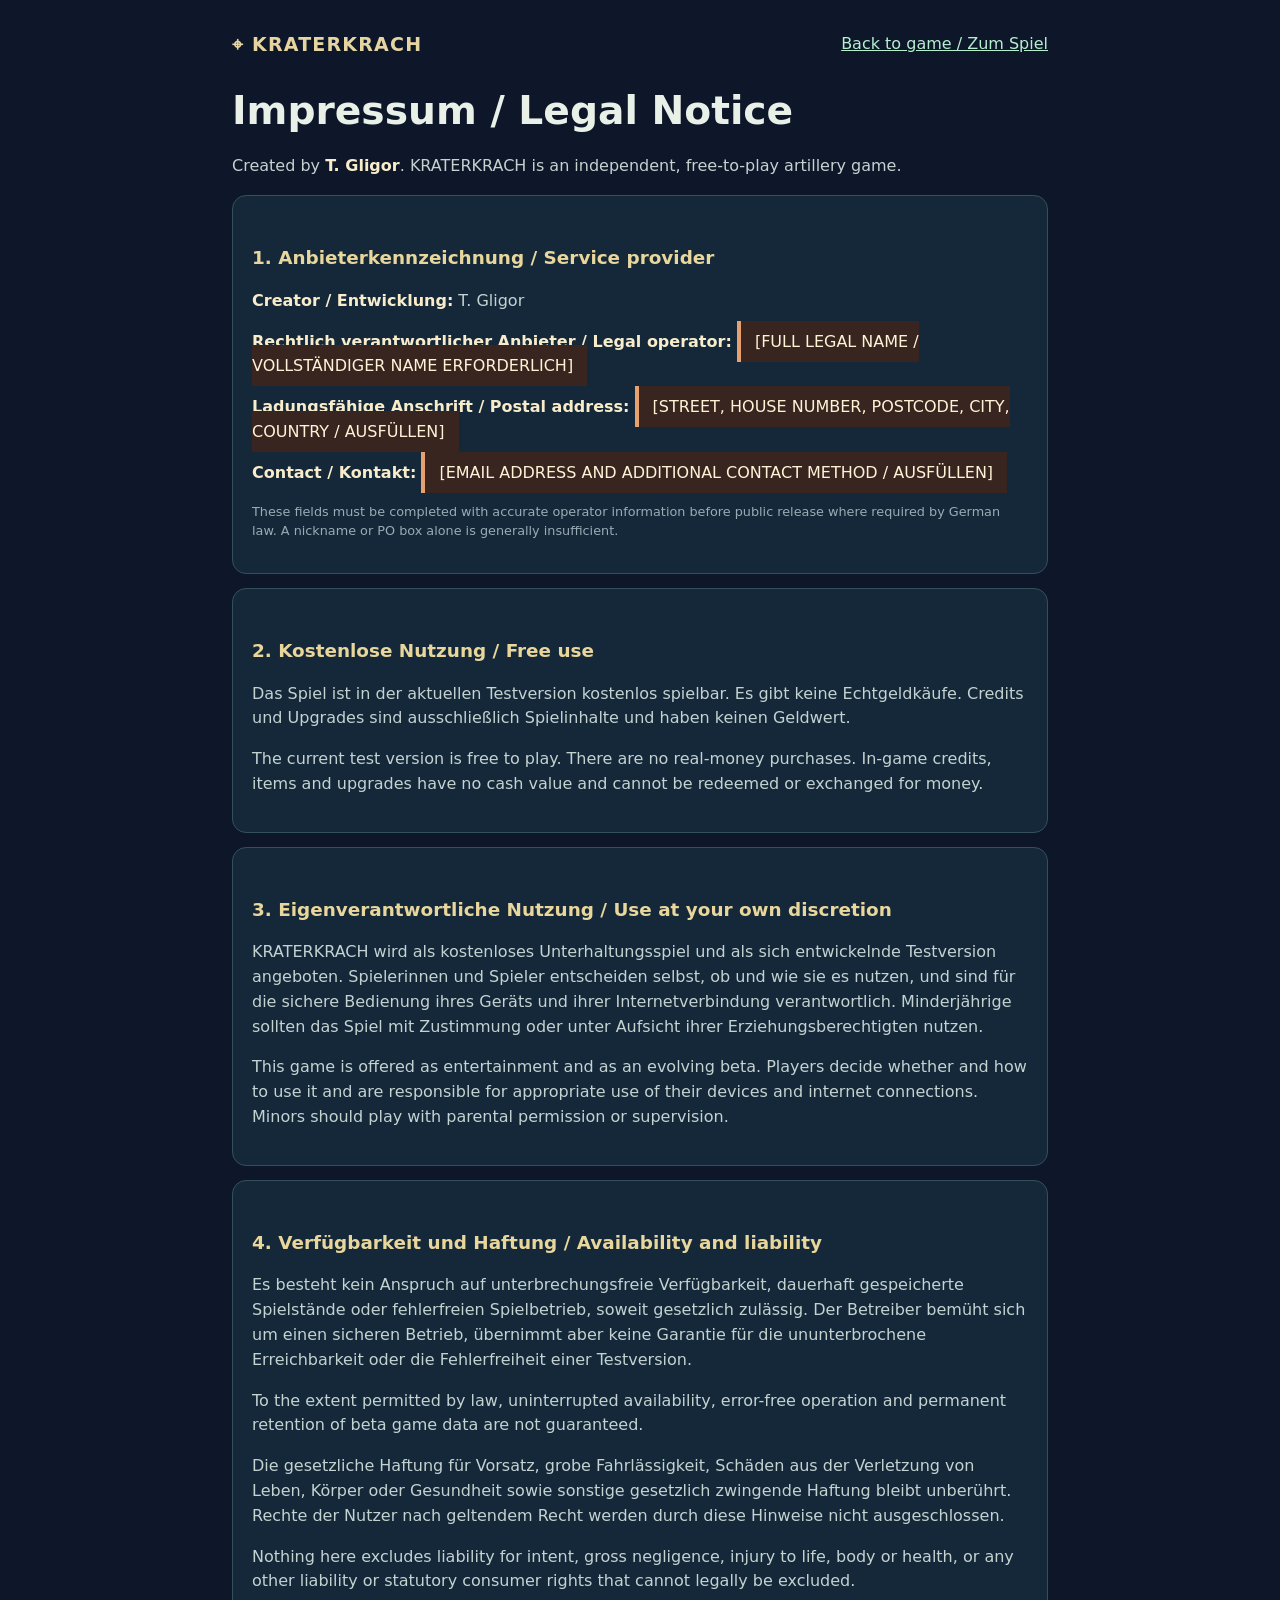
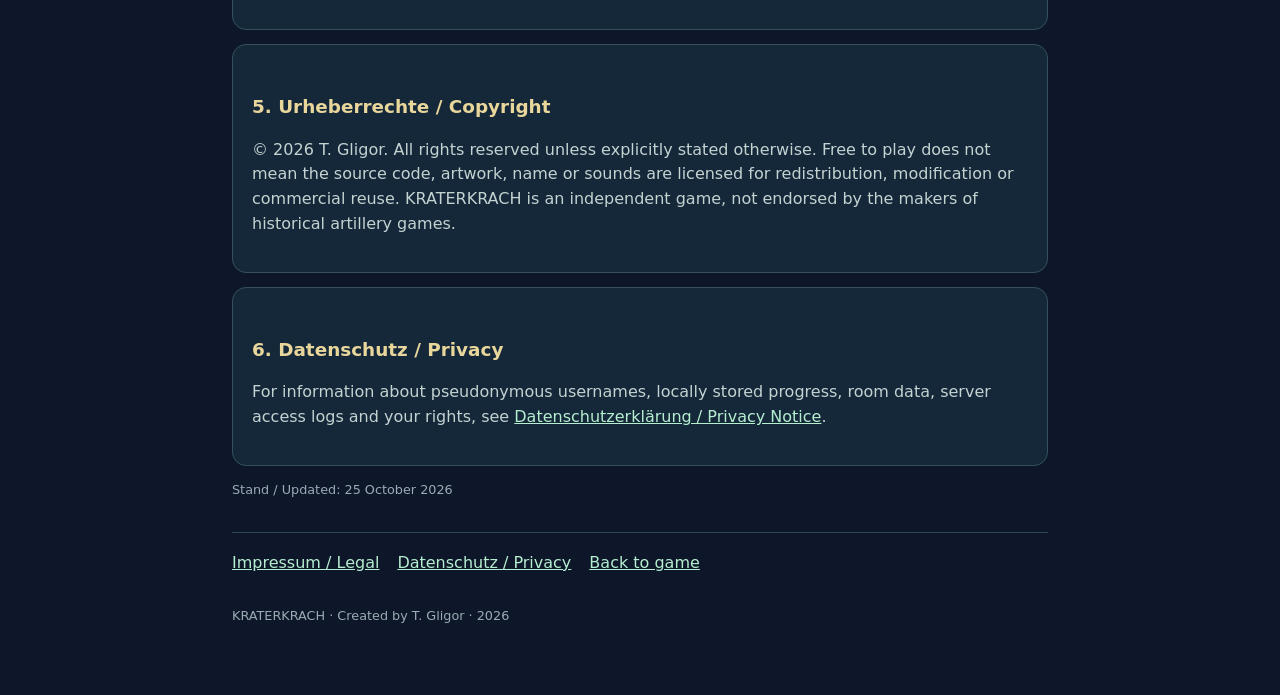
==== web/legal.html @ d480fa5a "Add files via upload" ====
<!doctype html><html lang="de"><head><meta charset="utf-8"><meta name="viewport" content="width=device-width,initial-scale=1"><meta name="theme-color" content="#0d1729"><title>Impressum & Legal Notice | KRATERKRACH</title><style>
:root{color-scheme:dark}*{box-sizing:border-box}body{margin:0;background:#0d1729;color:#e8f0e7;font:16px/1.55 system-ui,-apple-system,Segoe UI,Arial,sans-serif}main{max-width:860px;margin:auto;padding:20px 22px 56px}a{color:#b6eed0}header{display:flex;align-items:center;justify-content:space-between;gap:16px;padding:10px 0 28px}.brand{font-size:19px;font-weight:900;letter-spacing:1.2px;color:#e7d5a1}h1{font-size:clamp(1.6rem,5vw,2.45rem);line-height:1.2;margin:0 0 20px}h2{font-size:1.15rem;margin-top:29px;color:#e9d69b}p,li{color:#c4d2d0}.card{background:#14283a;border:1px solid #34505e;border-radius:14px;padding:19px;margin:14px 0}.field{background:#38251f;border-left:4px solid #e6a16f;padding:11px 14px;color:#fff3d6}.meta{font-size:.8rem;color:#9aabb4}.links{display:flex;gap:18px;flex-wrap:wrap;padding:18px 0;border-top:1px solid #2c4857;margin-top:32px}strong{color:#f9eccb}small{font-size:12px}@media(max-width:550px){main{padding:14px 14px 50px}.card{padding:14px}}
</style></head><body><main><header><div class="brand">⌖ KRATERKRACH</div><a href="index.html">Back to game / Zum Spiel</a></header><h1>Impressum / Legal Notice</h1>
<p>Created by <strong>T. Gligor</strong>. KRATERKRACH is an independent, free-to-play artillery game.</p>
<section class="card"><h2>1. Anbieterkennzeichnung / Service provider</h2>
<p><strong>Creator / Entwicklung:</strong> T. Gligor</p>
<p><strong>Rechtlich verantwortlicher Anbieter / Legal operator:</strong> <span class="field">[FULL LEGAL NAME / VOLLSTÄNDIGER NAME ERFORDERLICH]</span></p>
<p><strong>Ladungsfähige Anschrift / Postal address:</strong> <span class="field">[STREET, HOUSE NUMBER, POSTCODE, CITY, COUNTRY / AUSFÜLLEN]</span></p>
<p><strong>Contact / Kontakt:</strong> <span class="field">[EMAIL ADDRESS AND ADDITIONAL CONTACT METHOD / AUSFÜLLEN]</span></p>
<p class="meta">These fields must be completed with accurate operator information before public release where required by German law. A nickname or PO box alone is generally insufficient.</p></section>
<section class="card"><h2>2. Kostenlose Nutzung / Free use</h2>
<p>Das Spiel ist in der aktuellen Testversion kostenlos spielbar. Es gibt keine Echtgeldkäufe. Credits und Upgrades sind ausschließlich Spielinhalte und haben keinen Geldwert.</p>
<p>The current test version is free to play. There are no real-money purchases. In-game credits, items and upgrades have no cash value and cannot be redeemed or exchanged for money.</p></section>
<section class="card"><h2>3. Eigenverantwortliche Nutzung / Use at your own discretion</h2>
<p>KRATERKRACH wird als kostenloses Unterhaltungsspiel und als sich entwickelnde Testversion angeboten. Spielerinnen und Spieler entscheiden selbst, ob und wie sie es nutzen, und sind für die sichere Bedienung ihres Geräts und ihrer Internetverbindung verantwortlich. Minderjährige sollten das Spiel mit Zustimmung oder unter Aufsicht ihrer Erziehungsberechtigten nutzen.</p>
<p>This game is offered as entertainment and as an evolving beta. Players decide whether and how to use it and are responsible for appropriate use of their devices and internet connections. Minors should play with parental permission or supervision.</p></section>
<section class="card"><h2>4. Verfügbarkeit und Haftung / Availability and liability</h2>
<p>Es besteht kein Anspruch auf unterbrechungsfreie Verfügbarkeit, dauerhaft gespeicherte Spielstände oder fehlerfreien Spielbetrieb, soweit gesetzlich zulässig. Der Betreiber bemüht sich um einen sicheren Betrieb, übernimmt aber keine Garantie für die ununterbrochene Erreichbarkeit oder die Fehlerfreiheit einer Testversion.</p>
<p>To the extent permitted by law, uninterrupted availability, error-free operation and permanent retention of beta game data are not guaranteed.</p>
<p>Die gesetzliche Haftung für Vorsatz, grobe Fahrlässigkeit, Schäden aus der Verletzung von Leben, Körper oder Gesundheit sowie sonstige gesetzlich zwingende Haftung bleibt unberührt. Rechte der Nutzer nach geltendem Recht werden durch diese Hinweise nicht ausgeschlossen.</p>
<p>Nothing here excludes liability for intent, gross negligence, injury to life, body or health, or any other liability or statutory consumer rights that cannot legally be excluded.</p></section>
<section class="card"><h2>5. Urheberrechte / Copyright</h2>
<p>© 2026 T. Gligor. All rights reserved unless explicitly stated otherwise. Free to play does not mean the source code, artwork, name or sounds are licensed for redistribution, modification or commercial reuse. KRATERKRACH is an independent game, not endorsed by the makers of historical artillery games.</p></section>
<section class="card"><h2>6. Datenschutz / Privacy</h2>
<p>For information about pseudonymous usernames, locally stored progress, room data, server access logs and your rights, see <a href="privacy.html">Datenschutzerklärung / Privacy Notice</a>.</p></section>
<p class="meta">Stand / Updated: 25 October 2026</p><nav class="links"><a href="legal.html">Impressum / Legal</a><a href="privacy.html">Datenschutz / Privacy</a><a href="index.html">Back to game</a></nav><p class="meta">KRATERKRACH · Created by T. Gligor · 2026</p></main></body></html>
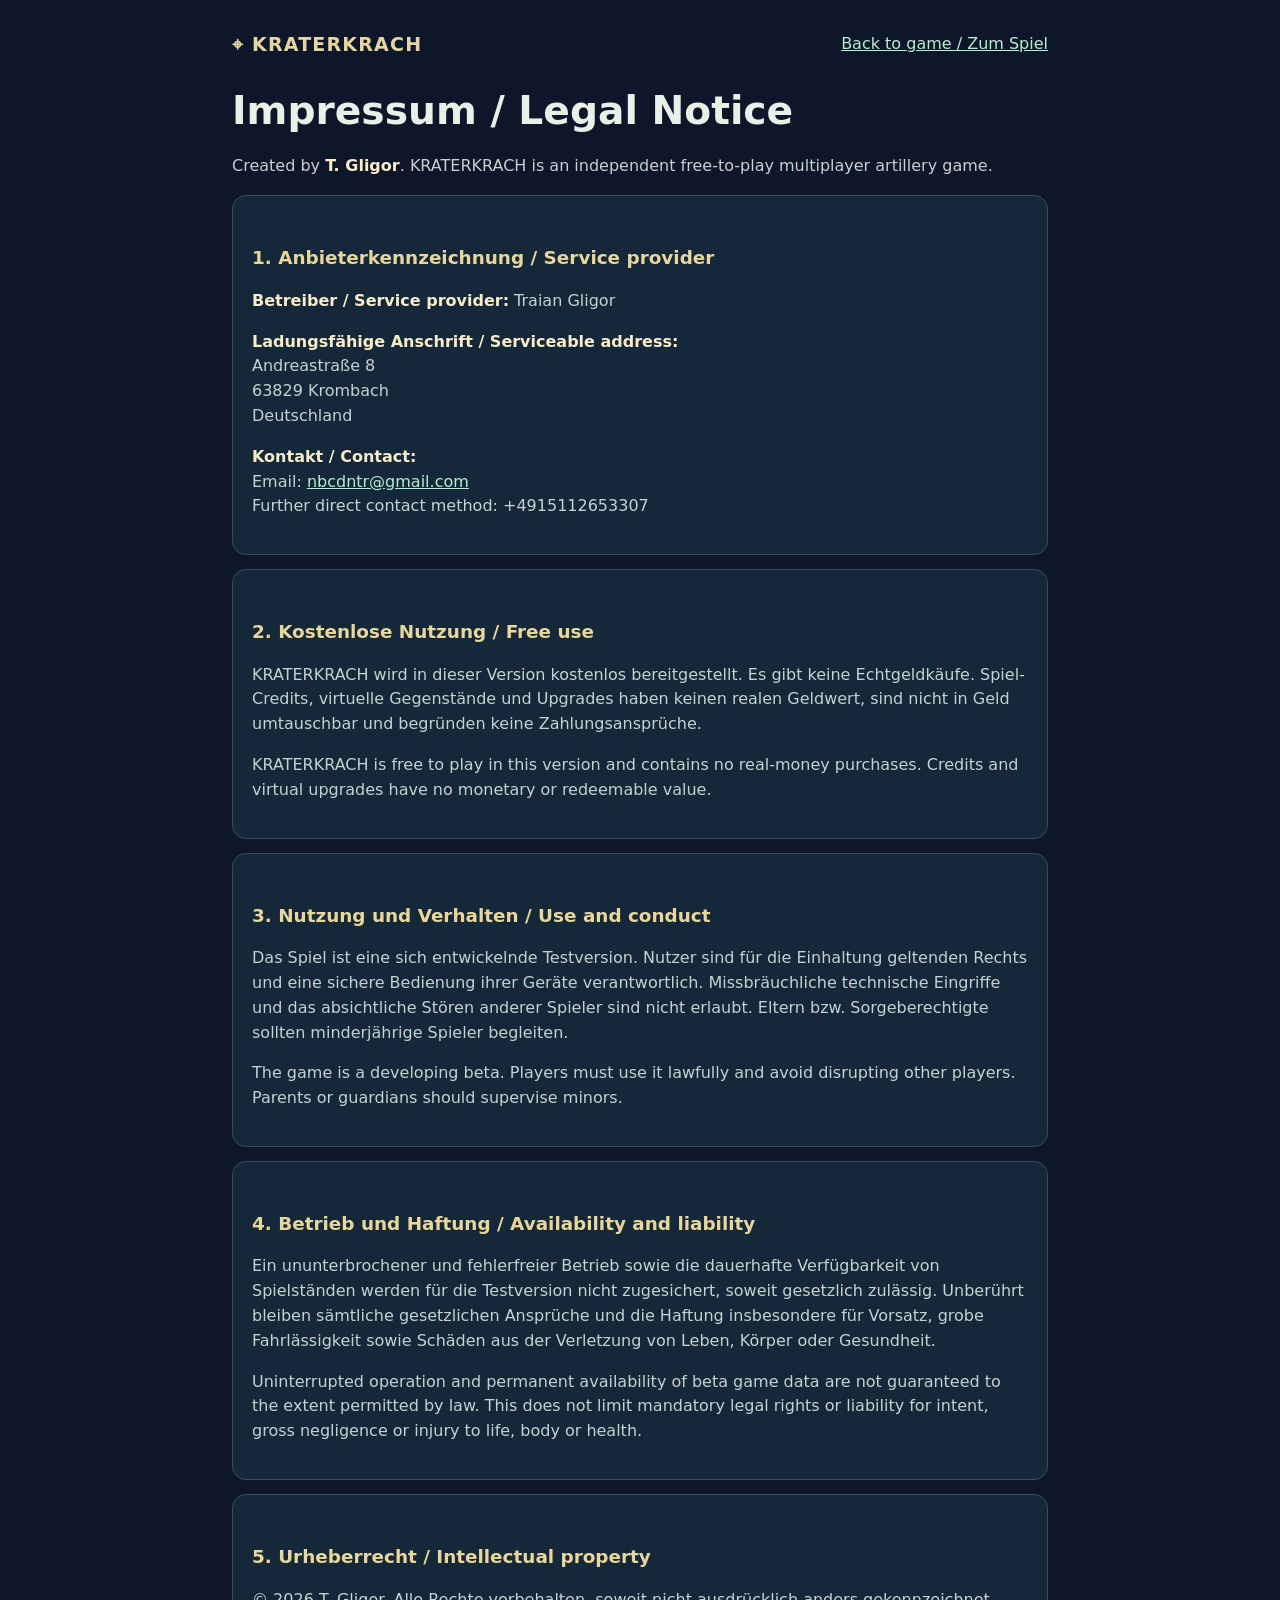
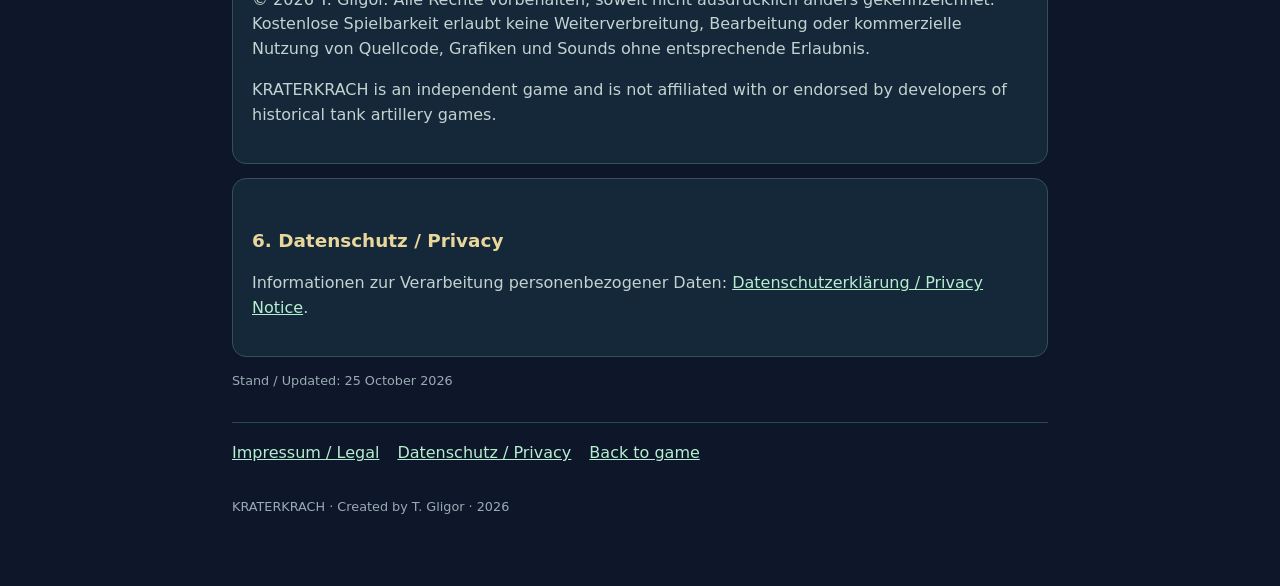
==== commit e6a89d9a: "Add files via upload" ====
--- a/web/legal.html
+++ b/web/legal.html
@@ -1,26 +1,8 @@
-<!doctype html><html lang="de"><head><meta charset="utf-8"><meta name="viewport" content="width=device-width,initial-scale=1"><meta name="theme-color" content="#0d1729"><title>Impressum & Legal Notice | KRATERKRACH</title><style>
-:root{color-scheme:dark}*{box-sizing:border-box}body{margin:0;background:#0d1729;color:#e8f0e7;font:16px/1.55 system-ui,-apple-system,Segoe UI,Arial,sans-serif}main{max-width:860px;margin:auto;padding:20px 22px 56px}a{color:#b6eed0}header{display:flex;align-items:center;justify-content:space-between;gap:16px;padding:10px 0 28px}.brand{font-size:19px;font-weight:900;letter-spacing:1.2px;color:#e7d5a1}h1{font-size:clamp(1.6rem,5vw,2.45rem);line-height:1.2;margin:0 0 20px}h2{font-size:1.15rem;margin-top:29px;color:#e9d69b}p,li{color:#c4d2d0}.card{background:#14283a;border:1px solid #34505e;border-radius:14px;padding:19px;margin:14px 0}.field{background:#38251f;border-left:4px solid #e6a16f;padding:11px 14px;color:#fff3d6}.meta{font-size:.8rem;color:#9aabb4}.links{display:flex;gap:18px;flex-wrap:wrap;padding:18px 0;border-top:1px solid #2c4857;margin-top:32px}strong{color:#f9eccb}small{font-size:12px}@media(max-width:550px){main{padding:14px 14px 50px}.card{padding:14px}}
-</style></head><body><main><header><div class="brand">⌖ KRATERKRACH</div><a href="index.html">Back to game / Zum Spiel</a></header><h1>Impressum / Legal Notice</h1>
-<p>Created by <strong>T. Gligor</strong>. KRATERKRACH is an independent, free-to-play artillery game.</p>
-<section class="card"><h2>1. Anbieterkennzeichnung / Service provider</h2>
-<p><strong>Creator / Entwicklung:</strong> T. Gligor</p>
-<p><strong>Rechtlich verantwortlicher Anbieter / Legal operator:</strong> <span class="field">[FULL LEGAL NAME / VOLLSTÄNDIGER NAME ERFORDERLICH]</span></p>
-<p><strong>Ladungsfähige Anschrift / Postal address:</strong> <span class="field">[STREET, HOUSE NUMBER, POSTCODE, CITY, COUNTRY / AUSFÜLLEN]</span></p>
-<p><strong>Contact / Kontakt:</strong> <span class="field">[EMAIL ADDRESS AND ADDITIONAL CONTACT METHOD / AUSFÜLLEN]</span></p>
-<p class="meta">These fields must be completed with accurate operator information before public release where required by German law. A nickname or PO box alone is generally insufficient.</p></section>
-<section class="card"><h2>2. Kostenlose Nutzung / Free use</h2>
-<p>Das Spiel ist in der aktuellen Testversion kostenlos spielbar. Es gibt keine Echtgeldkäufe. Credits und Upgrades sind ausschließlich Spielinhalte und haben keinen Geldwert.</p>
-<p>The current test version is free to play. There are no real-money purchases. In-game credits, items and upgrades have no cash value and cannot be redeemed or exchanged for money.</p></section>
-<section class="card"><h2>3. Eigenverantwortliche Nutzung / Use at your own discretion</h2>
-<p>KRATERKRACH wird als kostenloses Unterhaltungsspiel und als sich entwickelnde Testversion angeboten. Spielerinnen und Spieler entscheiden selbst, ob und wie sie es nutzen, und sind für die sichere Bedienung ihres Geräts und ihrer Internetverbindung verantwortlich. Minderjährige sollten das Spiel mit Zustimmung oder unter Aufsicht ihrer Erziehungsberechtigten nutzen.</p>
-<p>This game is offered as entertainment and as an evolving beta. Players decide whether and how to use it and are responsible for appropriate use of their devices and internet connections. Minors should play with parental permission or supervision.</p></section>
-<section class="card"><h2>4. Verfügbarkeit und Haftung / Availability and liability</h2>
-<p>Es besteht kein Anspruch auf unterbrechungsfreie Verfügbarkeit, dauerhaft gespeicherte Spielstände oder fehlerfreien Spielbetrieb, soweit gesetzlich zulässig. Der Betreiber bemüht sich um einen sicheren Betrieb, übernimmt aber keine Garantie für die ununterbrochene Erreichbarkeit oder die Fehlerfreiheit einer Testversion.</p>
-<p>To the extent permitted by law, uninterrupted availability, error-free operation and permanent retention of beta game data are not guaranteed.</p>
-<p>Die gesetzliche Haftung für Vorsatz, grobe Fahrlässigkeit, Schäden aus der Verletzung von Leben, Körper oder Gesundheit sowie sonstige gesetzlich zwingende Haftung bleibt unberührt. Rechte der Nutzer nach geltendem Recht werden durch diese Hinweise nicht ausgeschlossen.</p>
-<p>Nothing here excludes liability for intent, gross negligence, injury to life, body or health, or any other liability or statutory consumer rights that cannot legally be excluded.</p></section>
-<section class="card"><h2>5. Urheberrechte / Copyright</h2>
-<p>© 2026 T. Gligor. All rights reserved unless explicitly stated otherwise. Free to play does not mean the source code, artwork, name or sounds are licensed for redistribution, modification or commercial reuse. KRATERKRACH is an independent game, not endorsed by the makers of historical artillery games.</p></section>
-<section class="card"><h2>6. Datenschutz / Privacy</h2>
-<p>For information about pseudonymous usernames, locally stored progress, room data, server access logs and your rights, see <a href="privacy.html">Datenschutzerklärung / Privacy Notice</a>.</p></section>
-<p class="meta">Stand / Updated: 25 October 2026</p><nav class="links"><a href="legal.html">Impressum / Legal</a><a href="privacy.html">Datenschutz / Privacy</a><a href="index.html">Back to game</a></nav><p class="meta">KRATERKRACH · Created by T. Gligor · 2026</p></main></body></html>+<!doctype html>
+<html lang="de"><head><meta charset="utf-8"><meta name="viewport" content="width=device-width,initial-scale=1"><meta name="theme-color" content="#0d1729"><title>Impressum / Legal Notice | KRATERKRACH</title><style>:root{color-scheme:dark}*{box-sizing:border-box}body{margin:0;background:#0d1729;color:#e8f0e7;font:16px/1.55 system-ui,-apple-system,Segoe UI,Arial,sans-serif}main{max-width:860px;margin:auto;padding:20px 22px 56px}a{color:#b6eed0}header{display:flex;align-items:center;justify-content:space-between;gap:16px;padding:10px 0 28px}.brand{font-size:19px;font-weight:900;letter-spacing:1.2px;color:#e7d5a1}h1{font-size:clamp(1.6rem,5vw,2.45rem);line-height:1.2;margin:0 0 20px}h2{font-size:1.15rem;margin-top:29px;color:#e9d69b}p,li{color:#c4d2d0}.card{background:#14283a;border:1px solid #34505e;border-radius:14px;padding:19px;margin:14px 0}strong{color:#f9eccb}.meta{font-size:.8rem;color:#9aabb4}.links{display:flex;gap:18px;flex-wrap:wrap;padding:18px 0;border-top:1px solid #2c4857;margin-top:32px}@media(max-width:550px){main{padding:14px 14px 50px}.card{padding:14px}}</style></head><body><main><header><div class="brand">⌖ KRATERKRACH</div><a href="index.html">Back to game / Zum Spiel</a></header><h1>Impressum / Legal Notice</h1><p>Created by <strong>T. Gligor</strong>. KRATERKRACH is an independent free-to-play multiplayer artillery game.</p>
+<section class="card"><h2>1. Anbieterkennzeichnung / Service provider</h2><p><strong>Betreiber / Service provider:</strong> Traian Gligor</p><p><strong>Ladungsfähige Anschrift / Serviceable address:</strong><br>Andreastraße 8<br>63829 Krombach<br>Deutschland</p><p><strong>Kontakt / Contact:</strong><br>Email: <a href="mailto:nbcdntr%40gmail.com">nbcdntr@gmail.com</a><br>Further direct contact method: +4915112653307</p></section>
+<section class="card"><h2>2. Kostenlose Nutzung / Free use</h2><p>KRATERKRACH wird in dieser Version kostenlos bereitgestellt. Es gibt keine Echtgeldkäufe. Spiel-Credits, virtuelle Gegenstände und Upgrades haben keinen realen Geldwert, sind nicht in Geld umtauschbar und begründen keine Zahlungsansprüche.</p><p>KRATERKRACH is free to play in this version and contains no real-money purchases. Credits and virtual upgrades have no monetary or redeemable value.</p></section>
+<section class="card"><h2>3. Nutzung und Verhalten / Use and conduct</h2><p>Das Spiel ist eine sich entwickelnde Testversion. Nutzer sind für die Einhaltung geltenden Rechts und eine sichere Bedienung ihrer Geräte verantwortlich. Missbräuchliche technische Eingriffe und das absichtliche Stören anderer Spieler sind nicht erlaubt. Eltern bzw. Sorgeberechtigte sollten minderjährige Spieler begleiten.</p><p>The game is a developing beta. Players must use it lawfully and avoid disrupting other players. Parents or guardians should supervise minors.</p></section>
+<section class="card"><h2>4. Betrieb und Haftung / Availability and liability</h2><p>Ein ununterbrochener und fehlerfreier Betrieb sowie die dauerhafte Verfügbarkeit von Spielständen werden für die Testversion nicht zugesichert, soweit gesetzlich zulässig. Unberührt bleiben sämtliche gesetzlichen Ansprüche und die Haftung insbesondere für Vorsatz, grobe Fahrlässigkeit sowie Schäden aus der Verletzung von Leben, Körper oder Gesundheit.</p><p>Uninterrupted operation and permanent availability of beta game data are not guaranteed to the extent permitted by law. This does not limit mandatory legal rights or liability for intent, gross negligence or injury to life, body or health.</p></section>
+<section class="card"><h2>5. Urheberrecht / Intellectual property</h2><p>© 2026 T. Gligor. Alle Rechte vorbehalten, soweit nicht ausdrücklich anders gekennzeichnet. Kostenlose Spielbarkeit erlaubt keine Weiterverbreitung, Bearbeitung oder kommerzielle Nutzung von Quellcode, Grafiken und Sounds ohne entsprechende Erlaubnis.</p><p>KRATERKRACH is an independent game and is not affiliated with or endorsed by developers of historical tank artillery games.</p></section>
+<section class="card"><h2>6. Datenschutz / Privacy</h2><p>Informationen zur Verarbeitung personenbezogener Daten: <a href="privacy.html">Datenschutzerklärung / Privacy Notice</a>.</p></section><p class="meta">Stand / Updated: 25 October 2026</p><nav class="links"><a href="legal.html">Impressum / Legal</a><a href="privacy.html">Datenschutz / Privacy</a><a href="index.html">Back to game</a></nav><p class="meta">KRATERKRACH · Created by T. Gligor · 2026</p></main></body></html>
